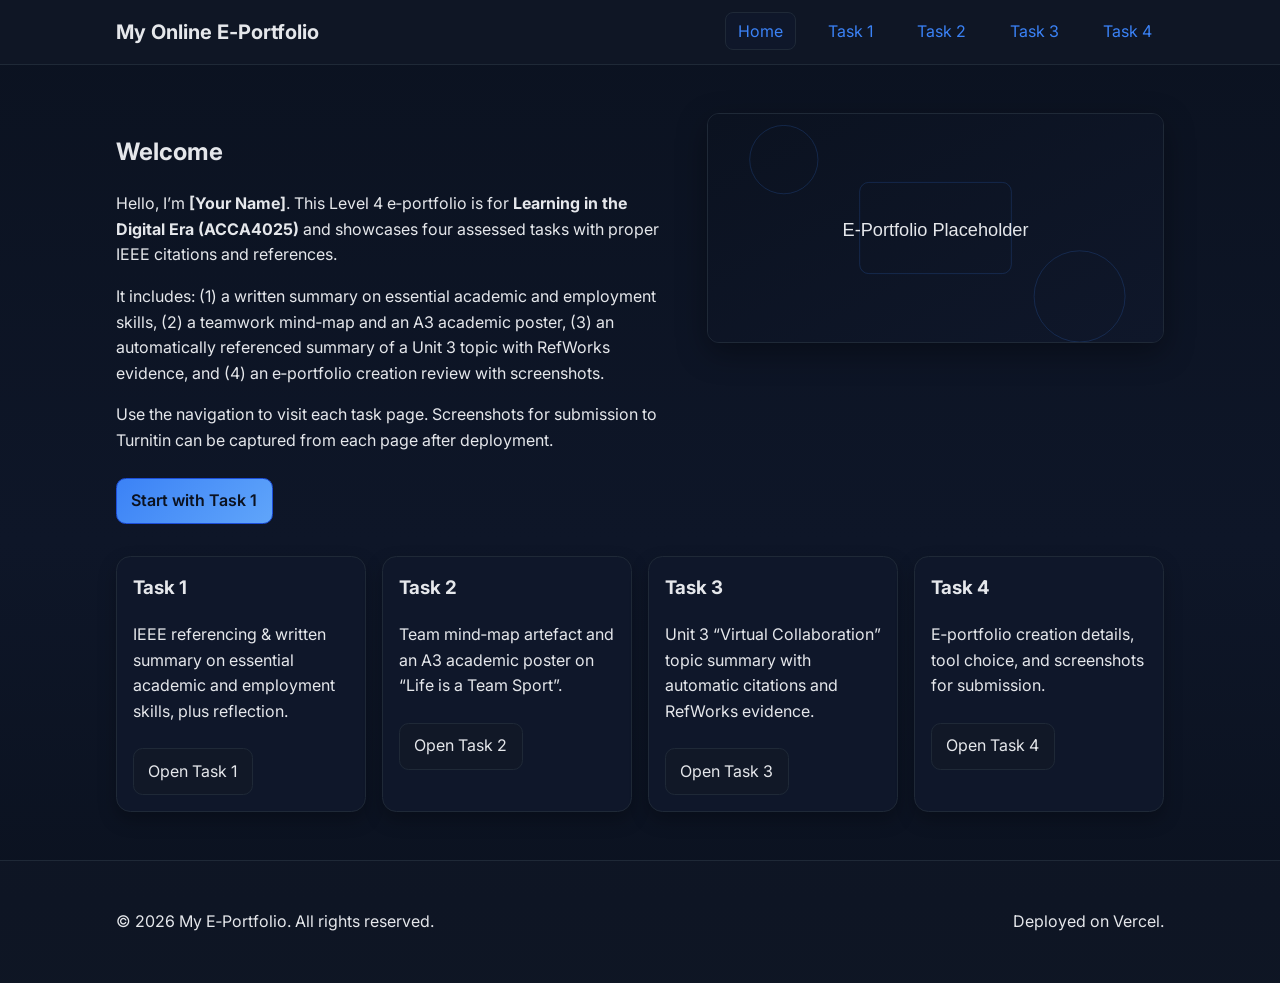
==== index.html @ 3f632367 "first commit" ====
<!DOCTYPE html>
<html lang="en">
<head>
  <meta charset="UTF-8" />
  <meta name="viewport" content="width=device-width, initial-scale=1" />
  <title>E‑Portfolio | Home</title>
  <meta name="description" content="Online e‑portfolio with tasks on academic skills, teamwork, virtual collaboration, and portfolio review." />
  <link rel="preconnect" href="https://fonts.googleapis.com">
  <link rel="preconnect" href="https://fonts.gstatic.com" crossorigin>
  <link href="https://fonts.googleapis.com/css2?family=Inter:wght@400;600;700&display=swap" rel="stylesheet">
  <!-- Use the unified stylesheet -->
  <link rel="stylesheet" href="css/style.css" />
</head>
<body>
  <header class="site-header">
    <div class="container header-inner">
      <h1 class="site-title">My Online E‑Portfolio</h1>
      <nav class="site-nav" aria-label="Primary">
        <a href="index.html" aria-current="page">Home</a>
        <a href="task1.html">Task 1</a>
        <a href="task2.html">Task 2</a>
        <a href="task3.html">Task 3</a>
        <a href="task4.html">Task 4</a>
      </nav>
    </div>
  </header>

  <main class="container">
    <section class="hero">
      <div class="hero-text">
        <h2>Welcome</h2>
        <!-- Replace the name below with your own -->
        <p>Hello, I’m <strong>[Your Name]</strong>. This Level 4 e‑portfolio is for <strong>Learning in the Digital Era (ACCA4025)</strong> and showcases four assessed tasks with proper IEEE citations and references.</p>
        <p>It includes: (1) a written summary on essential academic and employment skills, (2) a teamwork mind‑map and an A3 academic poster, (3) an automatically referenced summary of a Unit 3 topic with RefWorks evidence, and (4) an e‑portfolio creation review with screenshots.</p>
        <p>Use the navigation to visit each task page. Screenshots for submission to Turnitin can be captured from each page after deployment.</p>
        <a class="btn primary" href="task1.html">Start with Task 1</a>
      </div>
      <div class="hero-art" role="img" aria-label="Abstract illustration">
        <!-- Replace with your own banner in /images if desired -->
        <img src="images/hero.svg" alt="E‑Portfolio placeholder illustration" data-lightbox />
      </div>
    </section>

    <section class="cards">
      <article class="card">
        <h3>Task 1</h3>
        <p>IEEE referencing & written summary on essential academic and employment skills, plus reflection.</p>
        <a class="btn" href="task1.html">Open Task 1</a>
      </article>
      <article class="card">
        <h3>Task 2</h3>
        <p>Team mind‑map artefact and an A3 academic poster on “Life is a Team Sport”.</p>
        <a class="btn" href="task2.html">Open Task 2</a>
      </article>
      <article class="card">
        <h3>Task 3</h3>
        <p>Unit 3 “Virtual Collaboration” topic summary with automatic citations and RefWorks evidence.</p>
        <a class="btn" href="task3.html">Open Task 3</a>
      </article>
      <article class="card">
        <h3>Task 4</h3>
        <p>E‑portfolio creation details, tool choice, and screenshots for submission.</p>
        <a class="btn" href="task4.html">Open Task 4</a>
      </article>
    </section>
  </main>

  <footer class="site-footer">
    <div class="container footer-inner">
      <p>&copy; <span id="year"></span> My E‑Portfolio. All rights reserved.</p>
      <p>Deployed on Vercel.</p>
    </div>
  </footer>
  <!-- Main script adds lightbox, smooth scroll, and active nav -->
  <script src="js/script.js"></script>
</body>
</html>
---- css/style.css ----
/* 
  Global styles for Level 4 e‑Portfolio (ACCA4025)
  Notes:
  - You can customize colors in the :root palette.
  - Add your own images in /images and update <img> src paths in HTML.
*/
:root{
  --bg:#0b1220;--panel:#111827;--text:#e5e7eb;--muted:#9ca3af;
  --brand:#3b82f6;--brand-contrast:#0b1220;--accent:#22c55e;
  --card:#0f172a;--border:#1f2937;--overlay:rgba(0,0,0,.75);
}
*{box-sizing:border-box}html,body{height:100%}
body{
  margin:0;font-family:Inter,system-ui,-apple-system,Segoe UI,Roboto,Arial,sans-serif;
  color:var(--text);
  background:linear-gradient(180deg,var(--bg),#0e1628 60%,#0b1220);
  line-height:1.6;
}
a{color:var(--brand);text-decoration:none}
a:hover{text-decoration:underline}
.container{max-width:1080px;margin:0 auto;padding:1rem}

/* Header & Navigation */
.site-header{
  background:rgba(17,24,39,.8);
  border-bottom:1px solid var(--border);
  position:sticky;top:0;backdrop-filter:blur(10px);z-index:10;
}
.header-inner{display:flex;align-items:center;justify-content:space-between}
.site-title{font-size:1.25rem;margin:0}
.site-nav a{
  margin-left:1rem;padding:.5rem .75rem;border-radius:.5rem;
  transition:background .2s ease, transform .1s ease;
}
.site-nav a[aria-current="page"]{background:var(--card);border:1px solid var(--border)}
.site-nav a:hover{background:#0e1628;transform:translateY(-1px)}

/* Hero */
.hero{display:grid;grid-template-columns:1.1fr .9fr;gap:2rem;padding:2rem 0 1rem}
.hero-art img{
  width:100%;height:auto;border-radius:.75rem;border:1px solid var(--border);
  box-shadow:0 10px 30px rgba(0,0,0,.35);
}
.btn{
  display:inline-block;margin-top:.5rem;padding:.6rem .9rem;background:var(--panel);
  border:1px solid var(--border);border-radius:.6rem;color:var(--text);
}
.btn.primary{
  background:linear-gradient(135deg,var(--brand),#60a5fa);border-color:#1d4ed8;
  color:var(--brand-contrast);font-weight:600;
}

/* Cards */
.cards{display:grid;grid-template-columns:repeat(4,1fr);gap:1rem;margin:1rem 0 2rem}
.card{
  background:var(--card);border:1px solid var(--border);border-radius:.9rem;padding:1rem;
  box-shadow:0 8px 18px rgba(0,0,0,.25);
}
.card h3{margin-top:0}

/* Content wrappers */
.content{
  background:var(--panel);border:1px solid var(--border);border-radius:.9rem;
  padding:1.25rem;margin:1rem 0 2rem;
}
.content h2,.content h3{margin-top:0}
.caption{color:var(--muted);font-size:.9rem}
.figure{margin:1rem 0;text-align:center}
.figure img{max-width:100%;border-radius:.5rem;border:1px solid var(--border);cursor:zoom-in}
.figure .caption{margin-top:.35rem}

/* References collapsible */
details.refs{background:#0c1426;border:1px dashed var(--border);border-radius:.75rem;padding:.5rem 1rem}
details.refs>summary{cursor:pointer;font-weight:600;color:#d1d5db;list-style:none}
details.refs[open]{padding-bottom:1rem}
details.refs ol{padding-left:1.25rem}

/* Poster frame (A3 ratio) */
.poster-frame{
  background:#fff;color:#111827;border:1px solid #e5e7eb;border-radius:.25rem;margin:1rem auto;
  width:842px;height:1191px;padding:32px;box-shadow:0 12px 28px rgba(0,0,0,.25);
}
.poster-grid{display:grid;grid-template-columns:1fr 1fr 1fr;gap:16px}
.poster-header{display:flex;align-items:flex-start;justify-content:space-between;border-bottom:2px solid #e5e7eb;margin-bottom:12px;padding-bottom:12px}
.poster-header h2{margin:0;font-size:28px}
.poster-subtitle{margin:.25rem 0 0;color:#374151;font-size:14px}
.poster-meta{display:flex;align-items:center;gap:12px}
.poster-meta small{display:block;color:#4b5563}
.poster-logo{width:56px;height:56px;border:1px solid #e5e7eb;border-radius:6px;object-fit:contain;background:#fafafa}
.poster-section h3{margin:0 0 6px;font-size:18px}
.poster-section p,.poster-section li{font-size:14px;line-height:1.45}
.poster-section .list-tight{margin:.25rem 0;padding-left:1rem}
.poster-section .list-tight li{margin:.15rem 0}
.poster-chipbar{display:flex;flex-wrap:wrap;gap:6px;margin:.4rem 0 .6rem}
.chip{display:inline-block;background:#eef2ff;border:1px solid #e5e7eb;color:#1e40af;border-radius:12px;padding:.15rem .5rem;font-size:12px;font-weight:600}
.callout{background:#f0fdf4;border:1px solid #dcfce7;border-left:4px solid #16a34a;border-radius:6px;padding:.5rem .6rem;margin:.5rem 0}
.metric{display:flex;align-items:baseline;gap:.4rem}
.metric .value{font-size:22px;font-weight:700;color:#0f172a}
.metric .label{font-size:12px;color:#6b7280}
.col-sep{border-left:1px solid #e5e7eb;padding-left:16px}
.poster-refs{border-top:2px solid #e5e7eb;margin-top:10px;padding-top:6px;font-size:13px}
.poster-footer{display:flex;align-items:center;justify-content:space-between;margin-top:8px}
.qr{width:88px;height:88px;border:1px solid #e5e7eb;border-radius:6px;background:#fafafa;object-fit:contain}

/* Lightbox */
.lightbox-overlay{
  position:fixed;inset:0;background:var(--overlay);display:none;align-items:center;justify-content:center;
  z-index:1000;padding:2rem;
}
.lightbox-overlay img{max-width:min(96vw,1400px);max-height:90vh;border-radius:.5rem;box-shadow:0 20px 60px rgba(0,0,0,.6)}
.lightbox-overlay.show{display:flex}

/* Footer */
.site-footer{border-top:1px solid var(--border);background:rgba(17,24,39,.6);padding:1rem 0}
.footer-inner{display:flex;align-items:center;justify-content:space-between}

/* Responsive */
@media (max-width:960px){
  .hero{grid-template-columns:1fr}
  .cards{grid-template-columns:repeat(2,1fr)}
  .poster-frame{width:100%;height:auto}
}
@media (max-width:560px){.cards{grid-template-columns:1fr}}

/* Page-wide text justification (apply by adding class="justify" on <body>) */
.justify p,
.justify li,
.justify .caption,
.justify h1,
.justify h2,
.justify h3,
.justify h4,
.justify h5,
.justify h6 {
  text-align: justify;
  text-justify: inter-word;
}
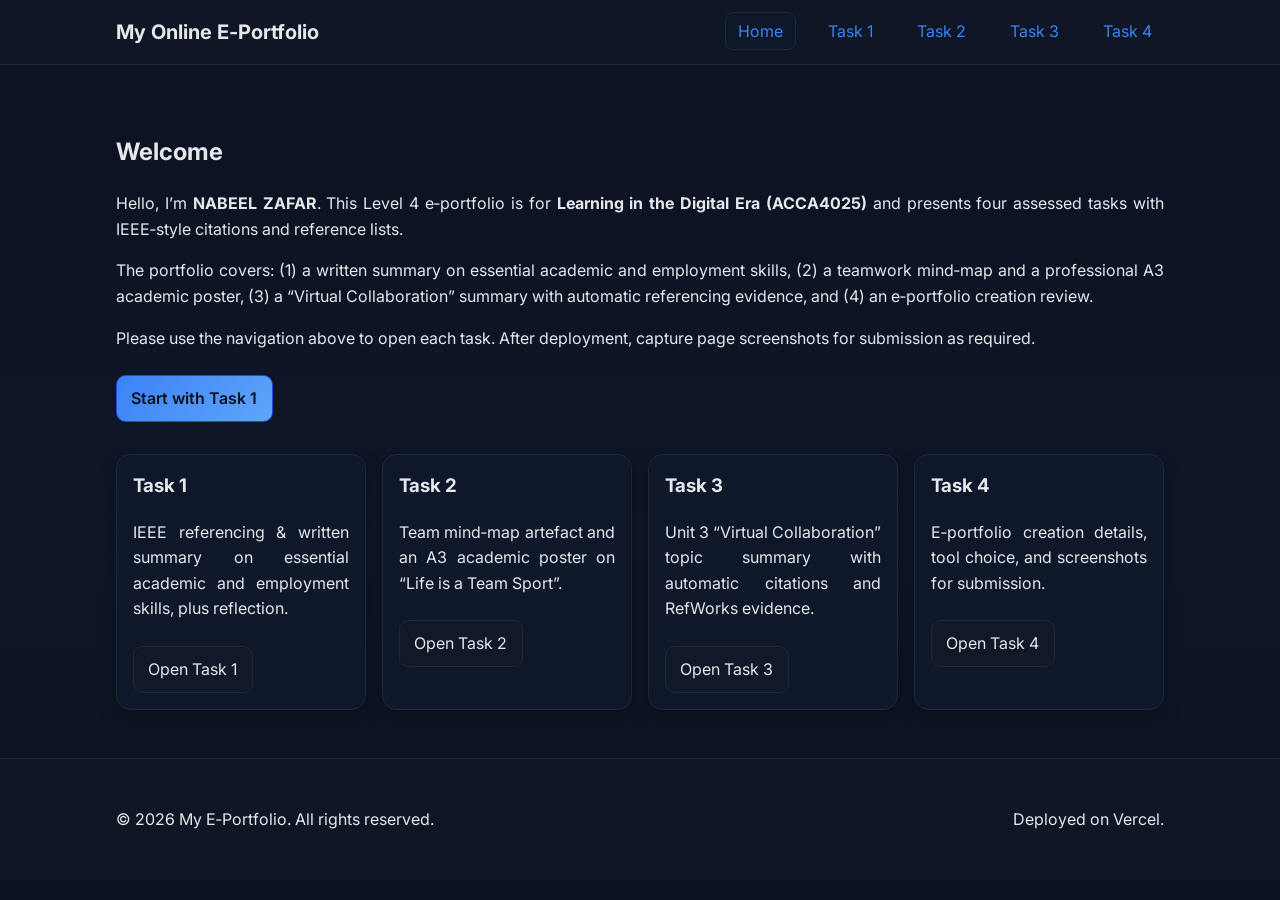
==== commit 7a4b3f99: "first commi" ====
--- a/index.html
+++ b/index.html
@@ -29,15 +29,10 @@
     <section class="hero">
       <div class="hero-text">
         <h2>Welcome</h2>
-        <!-- Replace the name below with your own -->
-        <p>Hello, I’m <strong>[Your Name]</strong>. This Level 4 e‑portfolio is for <strong>Learning in the Digital Era (ACCA4025)</strong> and showcases four assessed tasks with proper IEEE citations and references.</p>
-        <p>It includes: (1) a written summary on essential academic and employment skills, (2) a teamwork mind‑map and an A3 academic poster, (3) an automatically referenced summary of a Unit 3 topic with RefWorks evidence, and (4) an e‑portfolio creation review with screenshots.</p>
-        <p>Use the navigation to visit each task page. Screenshots for submission to Turnitin can be captured from each page after deployment.</p>
+        <p>Hello, I’m <strong>NABEEL ZAFAR</strong>. This Level 4 e‑portfolio is for <strong>Learning in the Digital Era (ACCA4025)</strong> and presents four assessed tasks with IEEE‑style citations and reference lists.</p>
+        <p>The portfolio covers: (1) a written summary on essential academic and employment skills, (2) a teamwork mind‑map and a professional A3 academic poster, (3) a “Virtual Collaboration” summary with automatic referencing evidence, and (4) an e‑portfolio creation review.</p>
+        <p>Please use the navigation above to open each task. After deployment, capture page screenshots for submission as required.</p>
         <a class="btn primary" href="task1.html">Start with Task 1</a>
-      </div>
-      <div class="hero-art" role="img" aria-label="Abstract illustration">
-        <!-- Replace with your own banner in /images if desired -->
-        <img src="images/hero.svg" alt="E‑Portfolio placeholder illustration" data-lightbox />
       </div>
     </section>
 
--- a/css/style.css
+++ b/css/style.css
@@ -36,7 +36,7 @@
 .site-nav a:hover{background:#0e1628;transform:translateY(-1px)}
 
 /* Hero */
-.hero{display:grid;grid-template-columns:1.1fr .9fr;gap:2rem;padding:2rem 0 1rem}
+.hero{display:grid;grid-template-columns:1fr;gap:2rem;padding:2rem 0 1rem}
 .hero-art img{
   width:100%;height:auto;border-radius:.75rem;border:1px solid var(--border);
   box-shadow:0 10px 30px rgba(0,0,0,.35);
@@ -135,3 +135,17 @@
   text-align: justify;
   text-justify: inter-word;
 }
+
+/* Global text justification across all pages */
+body p,
+body li,
+body .caption,
+body h1,
+body h2,
+body h3,
+body h4,
+body h5,
+body h6 {
+  text-align: justify;
+  text-justify: inter-word;
+}
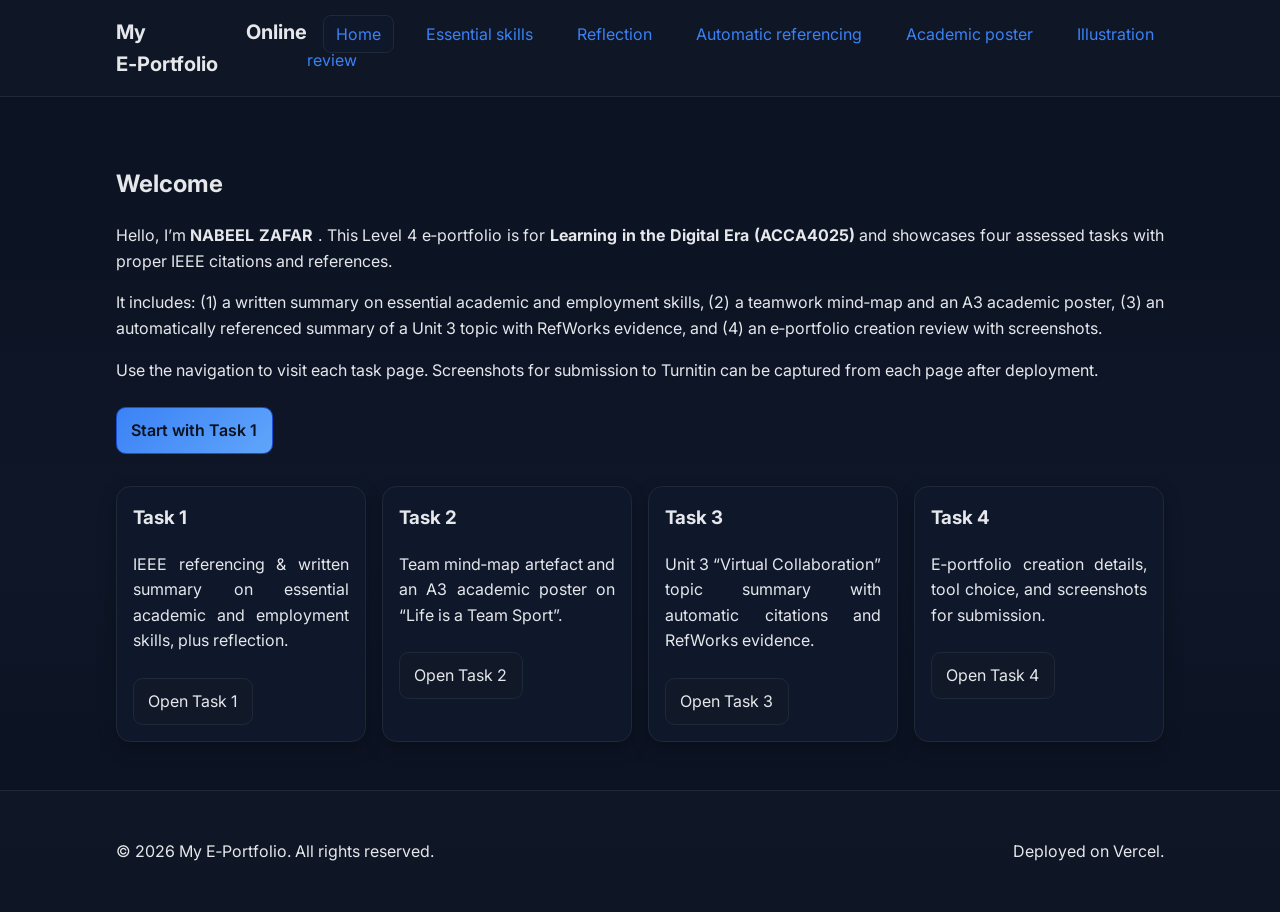
==== commit d8a03c7c: "Add files via upload" ====
--- a/index.html
+++ b/index.html
@@ -1,73 +1,76 @@
-<!DOCTYPE html>
-<html lang="en">
-<head>
-  <meta charset="UTF-8" />
-  <meta name="viewport" content="width=device-width, initial-scale=1" />
-  <title>E‑Portfolio | Home</title>
-  <meta name="description" content="Online e‑portfolio with tasks on academic skills, teamwork, virtual collaboration, and portfolio review." />
-  <link rel="preconnect" href="https://fonts.googleapis.com">
-  <link rel="preconnect" href="https://fonts.gstatic.com" crossorigin>
-  <link href="https://fonts.googleapis.com/css2?family=Inter:wght@400;600;700&display=swap" rel="stylesheet">
-  <!-- Use the unified stylesheet -->
-  <link rel="stylesheet" href="css/style.css" />
-</head>
-<body>
-  <header class="site-header">
-    <div class="container header-inner">
-      <h1 class="site-title">My Online E‑Portfolio</h1>
-      <nav class="site-nav" aria-label="Primary">
-        <a href="index.html" aria-current="page">Home</a>
-        <a href="task1.html">Task 1</a>
-        <a href="task2.html">Task 2</a>
-        <a href="task3.html">Task 3</a>
-        <a href="task4.html">Task 4</a>
-      </nav>
-    </div>
-  </header>
-
-  <main class="container">
-    <section class="hero">
-      <div class="hero-text">
-        <h2>Welcome</h2>
-        <p>Hello, I’m <strong>NABEEL ZAFAR</strong>. This Level 4 e‑portfolio is for <strong>Learning in the Digital Era (ACCA4025)</strong> and presents four assessed tasks with IEEE‑style citations and reference lists.</p>
-        <p>The portfolio covers: (1) a written summary on essential academic and employment skills, (2) a teamwork mind‑map and a professional A3 academic poster, (3) a “Virtual Collaboration” summary with automatic referencing evidence, and (4) an e‑portfolio creation review.</p>
-        <p>Please use the navigation above to open each task. After deployment, capture page screenshots for submission as required.</p>
-        <a class="btn primary" href="task1.html">Start with Task 1</a>
-      </div>
-    </section>
-
-    <section class="cards">
-      <article class="card">
-        <h3>Task 1</h3>
-        <p>IEEE referencing & written summary on essential academic and employment skills, plus reflection.</p>
-        <a class="btn" href="task1.html">Open Task 1</a>
-      </article>
-      <article class="card">
-        <h3>Task 2</h3>
-        <p>Team mind‑map artefact and an A3 academic poster on “Life is a Team Sport”.</p>
-        <a class="btn" href="task2.html">Open Task 2</a>
-      </article>
-      <article class="card">
-        <h3>Task 3</h3>
-        <p>Unit 3 “Virtual Collaboration” topic summary with automatic citations and RefWorks evidence.</p>
-        <a class="btn" href="task3.html">Open Task 3</a>
-      </article>
-      <article class="card">
-        <h3>Task 4</h3>
-        <p>E‑portfolio creation details, tool choice, and screenshots for submission.</p>
-        <a class="btn" href="task4.html">Open Task 4</a>
-      </article>
-    </section>
-  </main>
-
-  <footer class="site-footer">
-    <div class="container footer-inner">
-      <p>&copy; <span id="year"></span> My E‑Portfolio. All rights reserved.</p>
-      <p>Deployed on Vercel.</p>
-    </div>
-  </footer>
-  <!-- Main script adds lightbox, smooth scroll, and active nav -->
-  <script src="js/script.js"></script>
-</body>
-</html>
-
+<!DOCTYPE html>
+<html lang="en">
+<head>
+  <meta charset="UTF-8" />
+  <meta name="viewport" content="width=device-width, initial-scale=1" />
+  <title>E‑Portfolio | Home</title>
+  <meta name="description" content="Online e‑portfolio with tasks on academic skills, teamwork, virtual collaboration, and portfolio review." />
+  <link rel="preconnect" href="https://fonts.googleapis.com">
+  <link rel="preconnect" href="https://fonts.gstatic.com" crossorigin>
+  <link href="https://fonts.googleapis.com/css2?family=Inter:wght@400;600;700&display=swap" rel="stylesheet">
+  <!-- Use the unified stylesheet -->
+  <link rel="stylesheet" href="css/style.css" />
+</head>
+<body>
+  <header class="site-header">
+    <div class="container header-inner">
+      <h1 class="site-title">My Online E‑Portfolio</h1>
+      <nav class="site-nav" aria-label="Primary">
+        <a href="index.html" aria-current="page">Home</a>
+        <a href="task1.html">Essential skills</a>
+        <a href="reflection.html">Reflection</a>
+        <a href="task3.html">Automatic referencing</a>
+        <a href="task2.html#poster">Academic poster</a>
+        <a href="illustration-review.html">Illustration review</a>
+      </nav>
+    </div>
+  </header>
+
+  <main class="container">
+    <section class="hero">
+      <div class="hero-text">
+        <h2>Welcome</h2>
+        <!-- Replace the name below with your own -->
+        <p>Hello, I’m <strong>NABEEL ZAFAR </strong>. This Level 4 e‑portfolio is for <strong>Learning in the Digital Era (ACCA4025)</strong> and showcases four assessed tasks with proper IEEE citations and references.</p>
+        <p>It includes: (1) a written summary on essential academic and employment skills, (2) a teamwork mind‑map and an A3 academic poster, (3) an automatically referenced summary of a Unit 3 topic with RefWorks evidence, and (4) an e‑portfolio creation review with screenshots.</p>
+        <p>Use the navigation to visit each task page. Screenshots for submission to Turnitin can be captured from each page after deployment.</p>
+        <a class="btn primary" href="task1.html">Start with Task 1</a>
+   
+    </div>
+    </section>
+
+    <section class="cards">
+      <article class="card">
+        <h3>Task 1</h3>
+        <p>IEEE referencing & written summary on essential academic and employment skills, plus reflection.</p>
+        <a class="btn" href="task1.html">Open Task 1</a>
+      </article>
+      <article class="card">
+        <h3>Task 2</h3>
+        <p>Team mind‑map artefact and an A3 academic poster on “Life is a Team Sport”.</p>
+        <a class="btn" href="task2.html">Open Task 2</a>
+      </article>
+      <article class="card">
+        <h3>Task 3</h3>
+        <p>Unit 3 “Virtual Collaboration” topic summary with automatic citations and RefWorks evidence.</p>
+        <a class="btn" href="task3.html">Open Task 3</a>
+      </article>
+      <article class="card">
+        <h3>Task 4</h3>
+        <p>E‑portfolio creation details, tool choice, and screenshots for submission.</p>
+        <a class="btn" href="task4.html">Open Task 4</a>
+      </article>
+    </section>
+  </main>
+
+  <footer class="site-footer">
+    <div class="container footer-inner">
+      <p>&copy; <span id="year"></span> My E‑Portfolio. All rights reserved.</p>
+      <p>Deployed on Vercel.</p>
+    </div>
+  </footer>
+  <!-- Main script adds lightbox, smooth scroll, and active nav -->
+  <script src="js/script.js"></script>
+</body>
+</html>
+
